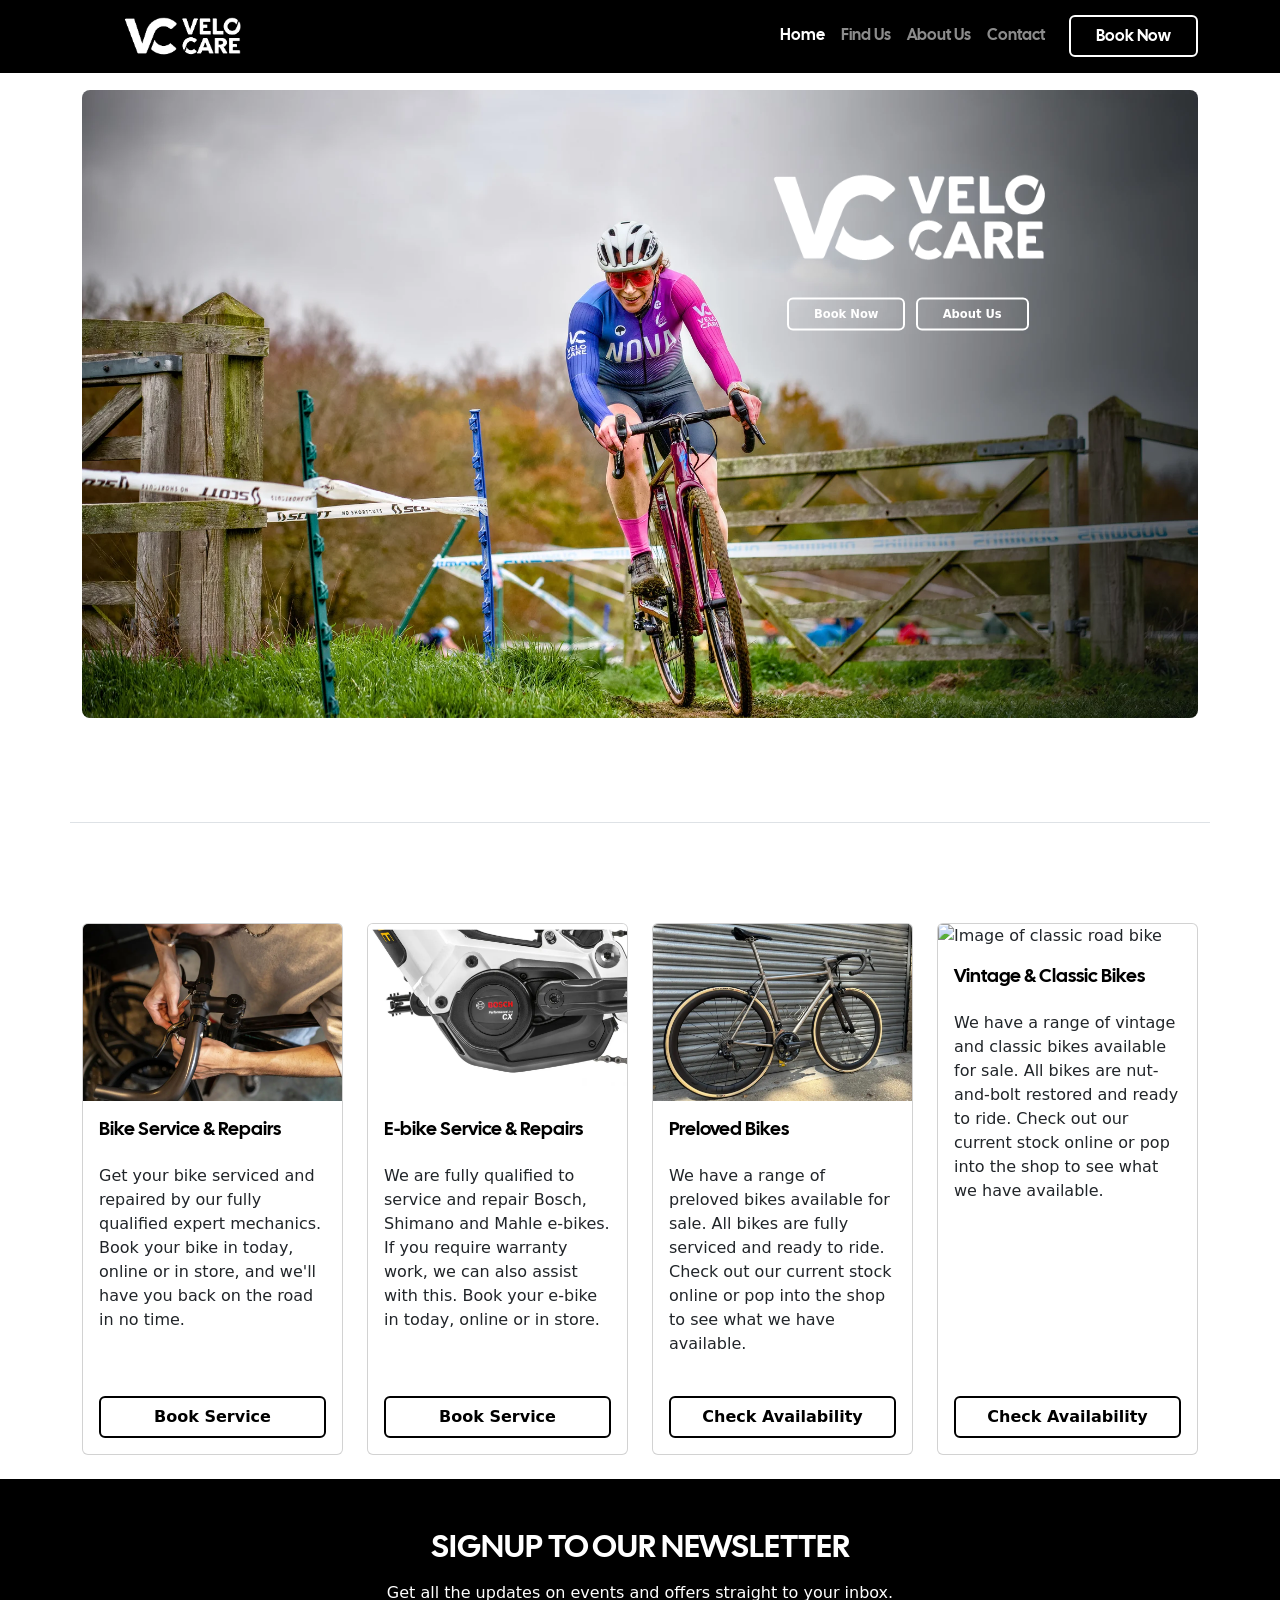
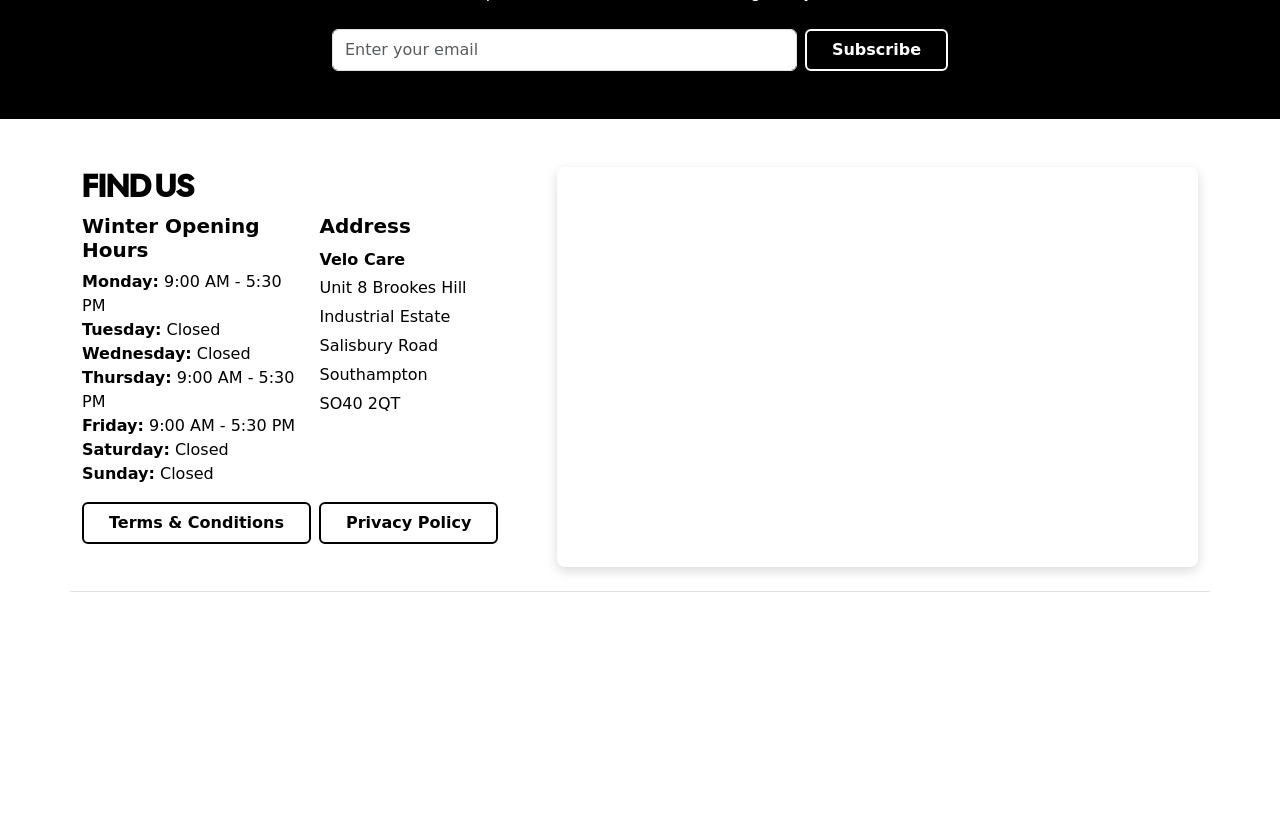
==== index.html @ 81c906ef "Initial commit" ====
<!DOCTYPE html>
<html lang="en">
    <head>
        <meta charset="UTF-8" />
        <meta name="viewport" content="width=device-width, initial-scale=1.0" />
        <meta
            name="description"
            content="Service and repair is easy with Velo Care. Comprehensively stocked to cater for all variety of bikes, our fully qualified and insured mechanics have decades of experience."
        />
        <title>Velo Care | Home</title>

        <!-- favicons generated by favicon.io-->

        <link
            rel="apple-touch-icon"
            sizes="180x180"
            href="assets/images/apple-touch-icon.png"
        />
        <link
            rel="icon"
            type="image/png"
            sizes="32x32"
            href="assets/images/favicon-32x32.png"
        />
        <link
            rel="icon"
            type="image/png"
            sizes="16x16"
            href="assets/images/favicon-16x16.png"
        />

        <!--Custom CSS-->

        <link rel="stylesheet" href="assets/css/style.css" />

        <!--Bootstrap CSS Link-->

        <link
            href="https://cdn.jsdelivr.net/npm/bootstrap@5.3.3/dist/css/bootstrap.min.css"
            rel="stylesheet"
            integrity="sha384-QWTKZyjpPEjISv5WaRU9OFeRpok6YctnYmDr5pNlyT2bRjXh0JMhjY6hW+ALEwIH"
            crossorigin="anonymous"
        />
    </head>

    <!--Body class set to work with mt-auto on footer to ensure footer always stays at the bottom-->

    <body class="d-flex flex-column min-vh-100">
        <!--Navigation-->

        <nav
            id="navbar"
            class="navbar navbar-expand-lg fixed-top"
            data-bs-theme="dark"
        >
            <div class="container">
                <a class="navbar-brand" href="index.html"
                    ><img
                        src="assets/images/velo-care-logo-white.png"
                        alt="Velo Care Logo"
                        class="navbar-logo"
                /></a>
                <button
                    class="navbar-toggler"
                    type="button"
                    data-bs-toggle="collapse"
                    data-bs-target="#navbarNav"
                    aria-controls="navbarNav"
                    aria-expanded="false"
                    aria-label="Toggle navigation"
                >
                    <span class="navbar-toggler-icon"></span>
                </button>
                <div class="collapse navbar-collapse" id="navbarNav">
                    <ul class="navbar-nav ms-auto">
                        <li class="nav-item">
                            <a
                                class="nav-link active"
                                aria-current="page"
                                href="index.html"
                                >Home</a
                            >
                        </li>
                        <li class="nav-item">
                            <a class="nav-link" href="#find-us">Find Us</a>
                        </li>
                        <li class="nav-item">
                            <a class="nav-link" href="about.html">About Us</a>
                        </li>
                        <li class="nav-item">
                            <a class="nav-link" href="contact.html">Contact</a>
                        </li>
                        <li class="nav-item">
                            <a
                                href="booking.html"
                                class="btn custom-button-outline-navbar ms-lg-3"
                                >Book Now</a
                            >
                        </li>
                    </ul>
                </div>
            </div>
        </nav>

      <!-- Hero Section -->
<!-- Hero Image -->
<header id="header" class="container hero-container">
    <div class="hero-wrapper">
    <img
        src="assets/images/zoe-hero.webp"
        class="img-fluid w-100 hero-image"
        alt="Cyclist racing a cyclocross bike"
    >
    <div class="hero-content">
        <img
            src="assets/images/velo-care-logo-white.png"
            class="img-fluid hero-logo"
            alt="Velo Care Logo">

    <div class="hero-buttons">
        <a href="booking.html" class="btn custom-button-outline">Book Now</a>
        <a href="about.html" class="btn custom-button-outline">About Us</a>
    </div>
    </div>
</div>
</header>

        <!--Main element to hold all information, except the grid structure-->

        <main>
            <!--User guide section-->


<!-- Event Section -->
<section id="our-events" class="container section border-top pt-8 mt-8">
    <div class="row">

        <!-- Bike Service & Repairs -->
        <div class="col-12 col-md-6 col-xl-3 mb-4">
            <div class="card h-100">
                <img
                    src="assets/images/Repair.webp"
                    class="card-img-top"
                    alt="Image of person repairing bike"
                >
                <div class="card-body d-flex flex-column">
                    <h3 class="card-title">Bike Service &amp; Repairs</h3>

                    <p class="event-text">
                        Get your bike serviced and repaired by our fully
                        qualified expert mechanics. Book your bike in today,
                        online or in store, and we'll have you back on the
                        road in no time.
                    </p>

                    <a
                        href="booking.html"
                        class="btn custom-button-outline-footer mt-auto"
                    >
                        Book Service
                    </a>
                </div>
            </div>
        </div>

        <!-- E-bike Service & Repairs -->
        <div class="col-12 col-md-6 col-xl-3 mb-4">
            <div class="card h-100">
                <img
                    src="assets/images/Bosch.webp"
                    class="card-img-top"
                    alt="Image of e-bike motor"
                >
                <div class="card-body d-flex flex-column">
                    <h3 class="card-title">E-bike Service &amp; Repairs</h3>

                    <p class="event-text">
                        We are fully qualified to service and repair Bosch,
                        Shimano and Mahle e-bikes. If you require warranty
                        work, we can also assist with this. Book your e-bike
                        in today, online or in store.
                    </p>

                    <a
                        href="booking.html"
                        class="btn custom-button-outline-footer mt-auto"
                    >
                        Book Service
                    </a>
                </div>
            </div>
        </div>

        <!-- Preloved Bikes -->
        <div class="col-12 col-md-6 col-xl-3 mb-4">
            <div class="card h-100">
                <img
                    src="assets/images/IRIS1.webp"
                    class="card-img-top"
                    alt="Preloved bike for sale"
                >
                <div class="card-body d-flex flex-column">
                    <h3 class="card-title">Preloved Bikes</h3>

                    <p class="event-text">
                        We have a range of preloved bikes available for sale.
                        All bikes are fully serviced and ready to ride.
                        Check out our current stock online or pop into the
                        shop to see what we have available.
                    </p>

                    <a
                        href="booking.html"
                        class="btn custom-button-outline-footer mt-auto"
                    >
                        Check Availability
                    </a>
                </div>
            </div>
        </div>

        <!-- Vintage & Classic Bikes -->
        <div class="col-12 col-md-6 col-xl-3 mb-4">
            <div class="card h-100">
                <img
                    src="assets/images/campag1.webp"
                    class="card-img-top"
                    alt="Image of classic road bike"
                >
                <div class="card-body d-flex flex-column">
                    <h3 class="card-title">Vintage &amp; Classic Bikes</h3>

                    <p class="event-text">
                        We have a range of vintage and classic bikes
                        available for sale. All bikes are nut-and-bolt
                        restored and ready to ride. Check out our current
                        stock online or pop into the shop to see what we
                        have available.
                    </p>

                    <a
                        href="booking.html"
                        class="btn custom-button-outline-footer mt-auto"
                    >
                        Check Availability
                    </a>
                </div>
            </div>
        </div>

    </div>
</section>
        </main>
<!-- End Event Section -->


        <!--Footer/Newsletter/Socials-->

        <!--mt-auto class added to push content to the bottom of the page-->

        <section class="mt-auto" id="newsletter-socials">
            <section id="newsletter" class="text-white py-5">
                <div class="container-fluid">
                    <div class="row justify-content-center text-center">
                        <div class="col-12 col-md-8 col-lg-6">
                            <h2 class="mb-3">Signup to Our Newsletter</h2>
                            <p class="mb-4">
                                Get all the updates on events and offers
                                straight to your inbox.
                            </p>

                            <form
                                action="newsletter-success.html"
                                method="GET"
                                class="d-flex flex-column flex-sm-row gap-2 justify-content-center"
                            >
                                <input
                                    type="email"
                                    class="form-control"
                                    placeholder="Enter your email"
                                    required
                                />
                                <button
                                    type="submit"
                                    class="btn custom-button-outline"
                                >
                                    Subscribe
                                </button>
                            </form>
                        </div>
                    </div>
                </div>
            </section>


<!-- Find Us Section -->
<footer id="find-us" class="container-fluid py-5">
    <div class="container">
        <!-- Main Row: Information + Map -->
        <div class="row align-items-start">

            <!-- Left Column: Hours, Address and Links -->
            <div class="col-12 col-md-5 mb-4 mb-md-0">
                <h2>Find Us</h2>

                <!-- Nested Row: Hours + Address -->
                <div class="row">

                    <!-- Opening Hours -->
                    <div class="col-12 col-sm-6">
                        <h5>Winter Opening Hours</h5>
                        <p>
                            <strong>Monday:</strong> 9:00 AM - 5:30 PM<br>
                            <strong>Tuesday:</strong> Closed<br>
                            <strong>Wednesday:</strong> Closed<br>
                            <strong>Thursday:</strong> 9:00 AM - 5:30 PM<br>
                            <strong>Friday:</strong> 9:00 AM - 5:30 PM<br>
                            <strong>Saturday:</strong> Closed<br>
                            <strong>Sunday:</strong> Closed
                        </p>
                    </div>

                    <!-- Address -->
                    <div class="col-12 col-sm-6">
                        <h5>Address</h5>
                        <address>
                            <strong>Velo Care</strong><br>
                            Unit 8 Brookes Hill Industrial Estate<br>
                            Salisbury Road<br>
                            Southampton<br>
                            SO40 2QT
                        </address>
                    </div>
                </div>

                <!-- Policy Links -->
                <div class="find-us-links mb-3">
                    <a href="terms.html" class="btn custom-button-outline-footer">
                        Terms &amp; Conditions
                    </a>
                    <a href="privacy.html" class="btn custom-button-outline-footer">
                        Privacy Policy
                    </a>
                </div>

                <!-- Keep your existing social media links here -->

            </div>

            <!-- Right Column: Google Map -->
            <div class="col-12 col-md-7">
                <div class="find-us-map">
                    <iframe
                        src="https://maps.google.com/maps?q=Unit%208%20Brookes%20Hill%20Industrial%20Estate%2C%20Salisbury%20Road%2C%20Southampton%2C%20SO40%202QT&t=&z=15&ie=UTF8&iwloc=&output=embed"
                        title="Google Map showing Velo Care in Southampton"
                        loading="lazy"
                        referrerpolicy="no-referrer-when-downgrade"
                        allowfullscreen
                    ></iframe>
                </div>
            </div>

        </div>
    </div>
<!--Social Media Links-->
    <div class="container border-top pt-4 mt-4">
            <div class="row justify-content-center display-6">
                <div class="social-links mt-4 d-flex justify-content-center gap-4">
                    <a href="https://www.facebook.com/velocaresoton" target="_blank" aria-label="Visit our Facebook page (opens in new tab)" rel="noopener">
                        <i class="fa-brands fa-facebook-f"></i>
                    </a>
                    <a href="https://www.instagram.com/velo_care" target="_blank" aria-label="Visit our Instagram page (opens in new tab)" rel="noopener">
                        <i class="fa-brands fa-instagram"></i>
                    </a>
                    <a href="https://www.linkedin.com/company/velo-care" target="_blank" aria-label="Visit our Linked In page (opens in new tab)" rel="noopener">
                        <i class="fa-brands fa-linkedin-in"></i>
                    </a>
                </div>
            </div>
        </div>
</footer>



        <!--Bootstrap JS Script-->

        <script
            src="https://cdn.jsdelivr.net/npm/bootstrap@5.3.6/dist/js/bootstrap.bundle.min.js"
            integrity="sha384-j1CDi7MgGQ12Z7Qab0qlWQ/Qqz24Gc6BM0thvEMVjHnfYGF0rmFCozFSxQBxwHKO"
            crossorigin="anonymous"
        ></script>

        <!--Font Awesome Icon Kit-->

        <script
            src="https://kit.fontawesome.com/07874c836d.js"
            crossorigin="anonymous"
        ></script>
        <script>
            document
              .querySelectorAll(".navbar-collapse .nav-link")
              .forEach((link) => {
                link.addEventListener("click", function (e) {
                  let section = document.querySelector(e.target.getAttribute("href"));
                  if (section) {
                    e.preventDefault(); // Prevent default anchor click behavior
                    let navbarHeight =
                      document.querySelector("#navbar").offsetHeight;
                    window.scroll({
                      top: section.offsetTop - navbarHeight, // Adjust for navbar height
                      behavior: "smooth",
                    });
                    document
                      .querySelector(".navbar-collapse")
                      .classList.remove("show"); // Collapse navbar
                  }
                });
              });
        </script>
    </body>
</html>
---- assets/css/style.css ----
/*Google Fonts Import*/

@import url("https://fonts.googleapis.com/css2?family=Cal+Sans&family=Open+Sans:ital,wght@0,300..800;1,300..800&display=swap");

/*CSS Variables*/

:root {
    --primary-font: "Open Sans", sans-serif;
    --secondary-font: "Cal Sans", sans-serif;
    --primary-color: #000000;
    /*black*/
    --secondary-color: #ffffff;
    /*white*/
}

/*Global Styles*/

body {
    font-family: var(--primary-font);
}

body h1,
body h2,
body h3 {
    font-family: var(--secondary-font);
    color: var(--primary-color);
}

h1,
h2 {
    text-transform: uppercase;
}

.section {
    /*padding-top: 4%; Prevent Nav bar overlap in each section*/
    padding-top: 4%;
}

.sub-heading-color {
    color: var(--secondary-color);
}

.display-6 {
    margin-bottom: 5rem;
}

/* Navbar*/

#navbar {
    background-color: var(--primary-color);
    font-family: var(--secondary-font);
}

#navbar .logo {
    width: 100px;
}

.navbar-logo {
    width: 200px;
}

#navbar .custom-button-outline-navbar {
    border: 2px solid var(--secondary-color);
    padding: 7px 25px;
    color: var(--secondary-color);
}
#navbar .custom-button-outline-navbar:hover {
    background-color: var(--secondary-color);
    color: var(--primary-color);
}

/* Hero Section*/

.hero-wrapper {
    position: relative;
}

.hero-container {
    margin-top: 0;
    padding-top: clamp(90px, 10vh, 130px);
    margin-bottom: 1rem;
}

.hero-image {
    display: block;
    width: 100%;
    height: auto;
    border-radius: 6px;
}

.hero-content {
    position: absolute;
    top: 25%;
    right: 5%;
    transform: translateY(-50%);
    display: flex;
    flex-direction: column;
    align-items: center;
    gap: clamp(0.5rem, 2vw, 1.5rem);

    width: 42%;
    max-width: 480px;
}

.hero-logo {
    display: block;
    justify-content: center;
    width: 100%;

}

.hero-buttons {
    display: flex;
    justify-content: center;
    gap: clamp(0.3rem, 0.8vw, 0.65rem);
    width: 90%;
}

.hero-buttons .btn {
    flex: 0 1 auto;
    min-width: 0;
    white-space: nowrap;
    padding: clamp(0.3rem, 0.6vw, 0.5rem)
             clamp(0.5rem, 0.9vw, 0.8rem);
    font-size: clamp(0.65rem, 0.9vw, 0.85rem);
    line-height: 1.3;
    text-align: center;
}

/* Smaller screens */
@media (max-width: 576px) {
    .hero-content {
        right: 3%;
        width: 48%;
    }

    .hero-logo {
        width: 85%;
    }

    .hero-buttons {
        gap: 0.3rem;
    }

    .hero-buttons .btn {
        white-space: normal;
        line-height: 1.2;
    }
}


/*Booking and Contact Us Forms*/

.data-input-form {
    margin-bottom: 3rem;
}

.workshop-widget-container {
    width: auto;
    margin: 2rem;
    min-width: 0;
}

.workshop-inline-widget {
    width: 100%;
    min-width: 320px;
    box-sizing: border-box;
}

@media (max-width: 375px) {
    .workshop-widget-container {
        margin: 1rem;
    }
}

/*Custom button styles*/

.btn.custom-button-outline {
    border: 2px solid var(--secondary-color);
    padding: 7px 25px;
    color: var(--secondary-color);
    font-weight: bold;
}

.btn.custom-button-outline:hover {
    background-color: var(--secondary-color);
    color: var(--primary-color);
}

.btn.custom-button-filled {
    border: 1px solid var(--secondary-color);
    background-color: var(--secondary-color);
    color: var(--primary-color);
}

.btn.custom-button-filled:hover {
    border: 1px solid #ffffff;
    background-color: transparent;
    color: #ffffff;
}

/*Header*/

#page-header > .display-3 {
    font-size: 3.5rem;
    padding-top: 1rem;
}

#header .lead {
    font-family: var(--secondary-font);
    font-size: 2rem;
}

/*Cards*/

.card-body > .card-title {
    font-family: var(--secondary-font);
    color: var(--primary-color);
}

#our-events .card {
    margin-bottom: 1.5rem;
}

.card-body > .card-subtitle {
    margin-top: 1rem;
}

.card-body > .event-text {
    margin-top: 1rem;
}

.card-title {
    font-size: 1.2rem;
}

.star {
    color: var(--primary-color);
}

/*Success page*/

#success .btn.custom-button-outline {
    margin-top: 2rem;
}


/* About Section */
#header {
    padding-bottom: 3rem;
}

/* Hero Image */
.hero-container {
    max-width: 1200px;
}

.hero-wrapper {
    width: 100%;
}

.hero-image {
    display: block;
    width: 100%;
    max-height: auto;
    object-fit: cover;
    object-position: center;
    border-radius: 8px;
    margin-bottom: 2.5rem;
}

/* About Text */
.about-text {
    max-width: 850px;
    margin: 0 auto;
    color: var(--primary-color);
    font-size: 1.05rem;
    line-height: 1.8;
}

.about-text p {
    margin-bottom: 1.5rem;
}

/* Final paragraph */
.about-text p:last-child {
    margin-bottom: 0;
    font-weight: bold;
}

/* Mobile Styling */
@media (max-width: 767.98px) {
    .hero-image {
        max-height: auto;
        margin-bottom: 1.5rem;
        border-radius: 4px;
    }

    .about-text {
        font-size: 1rem;
        line-height: 1.7;
    }

    .about-text p {
        margin-bottom: 1.25rem;
    }
}


/*Newsletter*/

#newsletter {
    background-color: var(--primary-color);
}

#newsletter h2 {
    color: var(--secondary-color);
}

/* Google Maps Section*/



/* Find Us Section */
#find-us {
    background-color: var(--secondary-color);
    color: var(--primary-color);
}

#find-us h2,
#find-us h5 {
    color: var(--primary-color);
    font-weight: bold;
}

#find-us address {
    line-height: 1.8;
    margin-bottom: 1.5rem;
}

/* Map */
.find-us-map {
    width: 100%;
    height: 400px;
    overflow: hidden;
    border-radius: 8px;
    box-shadow: 0 4px 12px rgba(0, 0, 0, 0.15);
}

.find-us-map iframe {
    width: 100%;
    height: 100%;
    border: 0;
    display: block;
}

/* Policy Buttons */
.find-us-links {
    display: flex;
    flex-direction: row;
    flex-wrap: wrap;
    align-items: center;
    gap: 0.5rem;
}

/*Social links*/

.social-links a {
    color: var(--primary-color);
    font-size: 2.0rem;
    padding: 30px;
}

.social-links a:hover {
    color: var(--highlight-color);
}

/* Mobile Layout */
@media (max-width: 767.98px) {
    .find-us-map {
        height: 300px;
    }

    .find-us-links {
        gap: 0.5rem;
    }
}



/* Gallery Page*/

#photos img {
    width: 100%;
}

#footer {

    background-color: var(--secondary-color);
    color: var(--primary-color);
    padding: 2rem 0;
}

.footer-policy-links {
    display: flex;
    flex-direction: column;
    align-items: flex-start;
    gap: 0.5rem;
}


.btn.custom-button-outline-footer {
    display: inline-block;
    border: 2px solid var(--primary-color);
    padding: 7px 25px;
    color: var(--primary-color);
    font-weight: bold;
}

.btn.custom-button-outline-footer:hover {
    background-color: var(--primary-color);
    color: var(--secondary-color);
}

/* Media Queries */

/*Extra small devices (<576px)*/
/*Hero image and text padding to avoid nav-bar fouling*/

@media screen and (max-width: 576px) {
    .section {
        padding-top: 100px;
    }
}
/*Small devices (=>576px)*/

@media screen and (min-width: 576px) {
    .section {
        padding-top: 100px;
    }
}
/* Small screens */
@media (max-width: 576px) {
    .hero-content {
        right: 3%;
        width: 48%;
    }

    .hero-logo {
        width: 85%;
    }

    .hero-buttons {
        display: flex;
        flex-direction: column;
        align-items: center;
        gap: 0.4rem;
        width: 100%;
    }

    .hero-buttons .btn {
        width: 100%;
        max-width: 180px;
        padding: 0.4rem 0.5rem;
        font-size: clamp(0.6rem, 2.5vw, 0.8rem);
        line-height: 1.2;
        white-space: nowrap;
    }
}

/*Medium devices (tablets, 768px and up)*/

@media screen and (min-width: 768px) {
    /*make all event cards the same height for consistency*/
    #our-events .event-text {
        min-height: 72px;
    }
}

@media (max-width: 768px) {
    #carouselExampleFade {
        aspect-ratio: 4 / 3;
    }
}

@media screen and (min-width: 992px) {
    #our-events .event-text {
        min-height: 47px;
    }
}

@media screen and (min-width: 1200px) {
    #our-events .event-text {
        min-height: 96px;
    }
}

@media screen and (min-width: 1400px) {
    #our-events .event-text {
        min-height: 96px;
    }
}
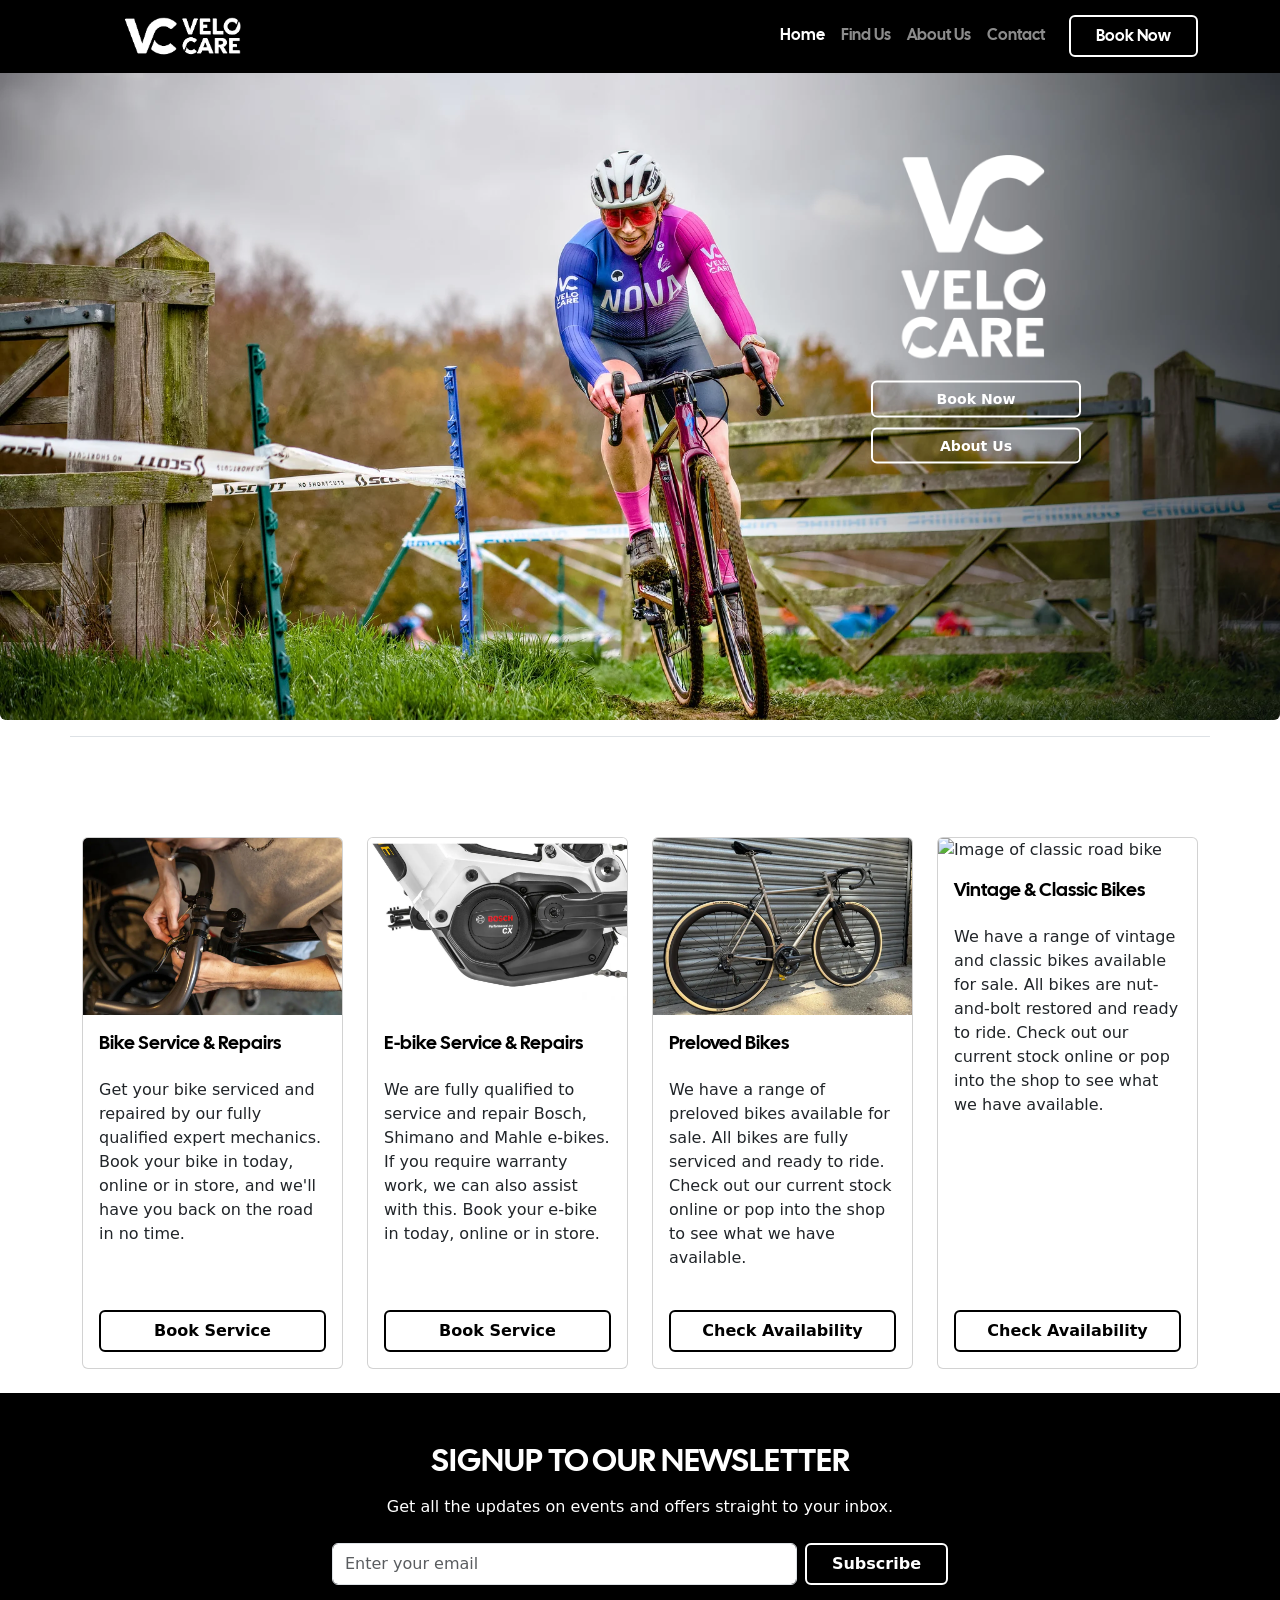
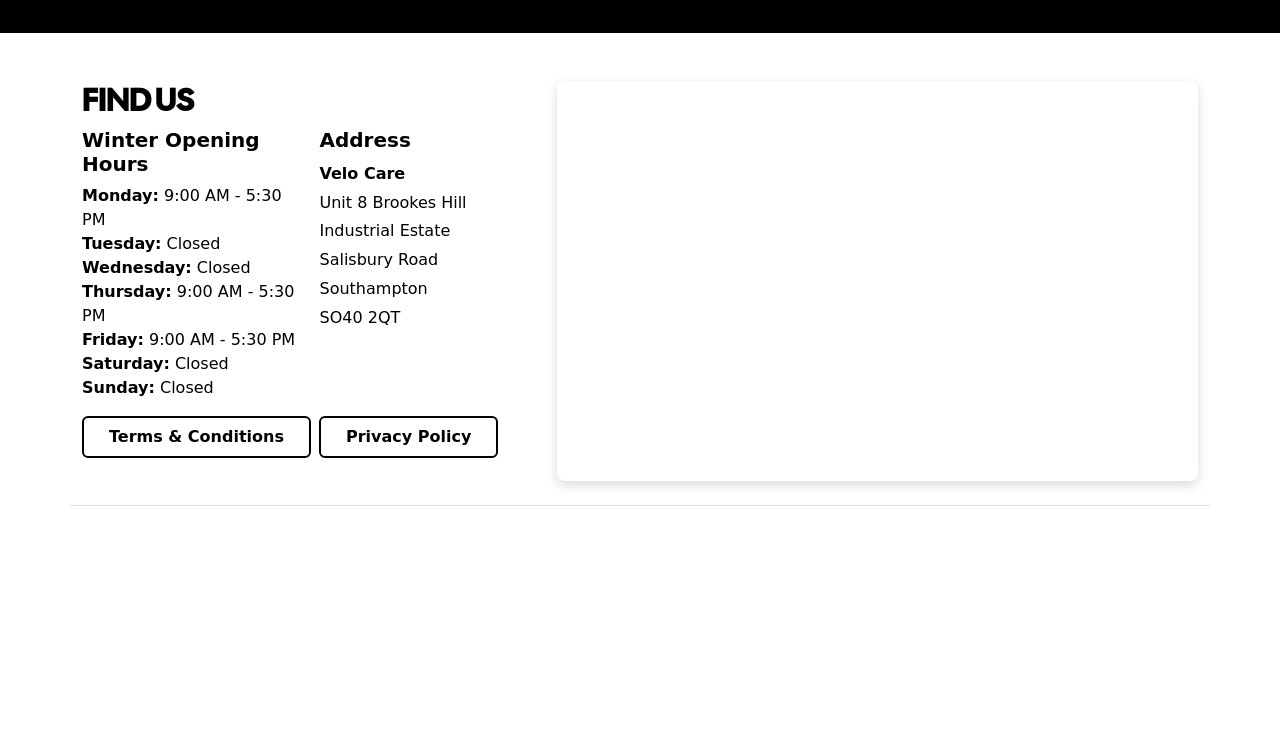
==== commit 9811658a: "Hero update" ====
--- a/index.html
+++ b/index.html
@@ -102,27 +102,28 @@
             </div>
         </nav>
 
-      <!-- Hero Section -->
 <!-- Hero Image -->
-<header id="header" class="container hero-container">
+<header id="header" class="hero-container">
     <div class="hero-wrapper">
-    <img
-        src="assets/images/zoe-hero.webp"
-        class="img-fluid w-100 hero-image"
-        alt="Cyclist racing a cyclocross bike"
-    >
-    <div class="hero-content">
         <img
-            src="assets/images/velo-care-logo-white.png"
-            class="img-fluid hero-logo"
-            alt="Velo Care Logo">
-
-    <div class="hero-buttons">
-        <a href="booking.html" class="btn custom-button-outline">Book Now</a>
-        <a href="about.html" class="btn custom-button-outline">About Us</a>
+            src="assets/images/zoe-hero.webp"
+            class="img-fluid w-100 hero-image"
+            alt="Cyclist racing a cyclocross bike"
+        >
+
+        <div class="hero-content">
+            <img
+                src="assets/images/vc-square-logo.png"
+                class="img-fluid hero-logo"
+                alt="Velo Care Logo"
+            >
+
+            <div class="hero-buttons">
+                <a href="booking.html" class="btn custom-button-outline">Book Now</a>
+                <a href="about.html" class="btn custom-button-outline">About Us</a>
+            </div>
+        </div>
     </div>
-    </div>
-</div>
 </header>
 
         <!--Main element to hold all information, except the grid structure-->
--- a/assets/css/style.css
+++ b/assets/css/style.css
@@ -1,19 +1,28 @@
-/*Google Fonts Import*/
+
+/* ========================================
+   GOOGLE FONTS
+======================================== */
 
 @import url("https://fonts.googleapis.com/css2?family=Cal+Sans&family=Open+Sans:ital,wght@0,300..800;1,300..800&display=swap");
 
-/*CSS Variables*/
+
+/* ========================================
+   CSS VARIABLES
+======================================== */
 
 :root {
     --primary-font: "Open Sans", sans-serif;
     --secondary-font: "Cal Sans", sans-serif;
+
     --primary-color: #000000;
-    /*black*/
     --secondary-color: #ffffff;
-    /*white*/
-}
-
-/*Global Styles*/
+    --highlight-color: #777777;
+}
+
+
+/* ========================================
+   GLOBAL STYLES
+======================================== */
 
 body {
     font-family: var(--primary-font);
@@ -32,8 +41,7 @@
 }
 
 .section {
-    /*padding-top: 4%; Prevent Nav bar overlap in each section*/
-    padding-top: 4%;
+    padding-top: 100px;
 }
 
 .sub-heading-color {
@@ -44,7 +52,10 @@
     margin-bottom: 5rem;
 }
 
-/* Navbar*/
+
+/* ========================================
+   NAVBAR
+======================================== */
 
 #navbar {
     background-color: var(--primary-color);
@@ -64,92 +75,167 @@
     padding: 7px 25px;
     color: var(--secondary-color);
 }
+
 #navbar .custom-button-outline-navbar:hover {
     background-color: var(--secondary-color);
     color: var(--primary-color);
 }
 
-/* Hero Section*/
+
+/* ========================================
+   HERO SECTION
+======================================== */
+
+.hero-container {
+    width: 100%;
+    max-width: none;
+    margin: 0 0 1rem;
+    padding: 0;
+}
 
 .hero-wrapper {
     position: relative;
-}
-
-.hero-container {
-    margin-top: 0;
-    padding-top: clamp(90px, 10vh, 130px);
-    margin-bottom: 1rem;
+    width: 100%;
+    overflow: hidden;
 }
 
 .hero-image {
     display: block;
     width: 100%;
     height: auto;
+    object-fit: cover;
+    object-position: center;
     border-radius: 6px;
-}
+    margin: 0;
+}
+
+/* Logo and buttons overlay */
 
 .hero-content {
     position: absolute;
-    top: 25%;
+    top: 30%;
     right: 5%;
     transform: translateY(-50%);
+
     display: flex;
     flex-direction: column;
     align-items: center;
-    gap: clamp(0.5rem, 2vw, 1.5rem);
+    justify-content: center;
 
     width: 42%;
     max-width: 480px;
+    gap: clamp(4px, 1vw, 12px);
 }
 
 .hero-logo {
     display: block;
-    justify-content: center;
-    width: 100%;
-
+    width: clamp(100px, 18vw, 240px);
+    max-width: 100%;
+    height: auto;
+    margin: 0;
 }
 
 .hero-buttons {
     display: flex;
-    justify-content: center;
-    gap: clamp(0.3rem, 0.8vw, 0.65rem);
-    width: 90%;
-}
-
-.hero-buttons .btn {
-    flex: 0 1 auto;
-    min-width: 0;
-    white-space: nowrap;
-    padding: clamp(0.3rem, 0.6vw, 0.5rem)
-             clamp(0.5rem, 0.9vw, 0.8rem);
-    font-size: clamp(0.65rem, 0.9vw, 0.85rem);
+    flex-direction: column;
+    align-items: center;
+    width: clamp(120px, 17vw, 210px);
+    gap: clamp(5px, 0.8vw, 10px);
+}
+
+.hero-buttons .custom-button-outline {
+    display: block;
+    width: 100%;
+    box-sizing: border-box;
+    padding: 0.55em 0.75em;
+    font-size: clamp(0.75rem, 1.1vw, 1rem);
     line-height: 1.3;
     text-align: center;
 }
 
-/* Smaller screens */
+/* Tablet hero */
+
+@media (min-width: 577px) and (max-width: 768px) {
+    .hero-content {
+        right: 4%;
+        width: 43%;
+        gap: 6px;
+    }
+
+    .hero-logo {
+        width: clamp(100px, 17vw, 135px);
+    }
+
+    .hero-buttons {
+        width: clamp(120px, 21vw, 160px);
+        gap: 5px;
+    }
+
+    .hero-buttons .custom-button-outline {
+        padding: 0.4em 0.6em;
+        font-size: 0.8rem;
+    }
+}
+
+/* Mobile hero */
+
 @media (max-width: 576px) {
     .hero-content {
-        right: 3%;
+        top: 50%;
+        left: 55%;
         width: 48%;
+        gap: 4px;
     }
 
     .hero-logo {
-        width: 85%;
+        width: clamp(70px, 20vw, 110px);
     }
 
     .hero-buttons {
-        gap: 0.3rem;
-    }
-
-    .hero-buttons .btn {
-        white-space: normal;
+        width: clamp(100px, 28vw, 145px);
+        gap: 5px;
+    }
+
+    .hero-buttons .custom-button-outline {
+        padding: 0.35em 0.5em;
+        font-size: 0.72rem;
         line-height: 1.2;
     }
-}
-
-
-/*Booking and Contact Us Forms*/
+
+    .hero-image {
+        border-radius: 4px;
+        margin-top: 50px;
+    }
+}
+
+
+/* Fix hero image positioning on tablets */
+@media (min-width: 577px) and (max-width: 991.98px) {
+    .hero-content {
+        margin-top: 85px;
+    }
+}
+
+
+/* Fix hero image positioning on small desktop screens */
+@media (min-width: 992px) and (max-width: 1199.98px) {
+    .hero-content {
+        margin-top: 85px;
+    }
+}
+
+
+/* Fix hero image positioning on larger desktop screens */
+@media (min-width: 1200px) {
+    .hero-content {
+        margin-top: 85px;
+    }
+}
+
+
+/* ========================================
+   BOOKING AND CONTACT FORMS
+======================================== */
 
 .data-input-form {
     margin-bottom: 3rem;
@@ -163,7 +249,7 @@
 
 .workshop-inline-widget {
     width: 100%;
-    min-width: 320px;
+    min-width: 0;
     box-sizing: border-box;
 }
 
@@ -173,7 +259,10 @@
     }
 }
 
-/*Custom button styles*/
+
+/* ========================================
+   CUSTOM BUTTON STYLES
+======================================== */
 
 .btn.custom-button-outline {
     border: 2px solid var(--secondary-color);
@@ -194,12 +283,30 @@
 }
 
 .btn.custom-button-filled:hover {
-    border: 1px solid #ffffff;
+    border: 1px solid var(--secondary-color);
     background-color: transparent;
-    color: #ffffff;
-}
-
-/*Header*/
+    color: var(--secondary-color);
+}
+
+/* Footer buttons */
+
+.btn.custom-button-outline-footer {
+    display: inline-block;
+    border: 2px solid var(--primary-color);
+    padding: 7px 25px;
+    color: var(--primary-color);
+    font-weight: bold;
+}
+
+.btn.custom-button-outline-footer:hover {
+    background-color: var(--primary-color);
+    color: var(--secondary-color);
+}
+
+
+/* ========================================
+   PAGE HEADERS
+======================================== */
 
 #page-header > .display-3 {
     font-size: 3.5rem;
@@ -211,65 +318,11 @@
     font-size: 2rem;
 }
 
-/*Cards*/
-
-.card-body > .card-title {
-    font-family: var(--secondary-font);
-    color: var(--primary-color);
-}
-
-#our-events .card {
-    margin-bottom: 1.5rem;
-}
-
-.card-body > .card-subtitle {
-    margin-top: 1rem;
-}
-
-.card-body > .event-text {
-    margin-top: 1rem;
-}
-
-.card-title {
-    font-size: 1.2rem;
-}
-
-.star {
-    color: var(--primary-color);
-}
-
-/*Success page*/
-
-#success .btn.custom-button-outline {
-    margin-top: 2rem;
-}
-
-
-/* About Section */
-#header {
-    padding-bottom: 3rem;
-}
-
-/* Hero Image */
-.hero-container {
-    max-width: 1200px;
-}
-
-.hero-wrapper {
-    width: 100%;
-}
-
-.hero-image {
-    display: block;
-    width: 100%;
-    max-height: auto;
-    object-fit: cover;
-    object-position: center;
-    border-radius: 8px;
-    margin-bottom: 2.5rem;
-}
-
-/* About Text */
+
+/* ========================================
+   ABOUT PAGE
+======================================== */
+
 .about-text {
     max-width: 850px;
     margin: 0 auto;
@@ -282,20 +335,14 @@
     margin-bottom: 1.5rem;
 }
 
-/* Final paragraph */
 .about-text p:last-child {
     margin-bottom: 0;
     font-weight: bold;
 }
 
-/* Mobile Styling */
+/* About page mobile styling */
+
 @media (max-width: 767.98px) {
-    .hero-image {
-        max-height: auto;
-        margin-bottom: 1.5rem;
-        border-radius: 4px;
-    }
-
     .about-text {
         font-size: 1rem;
         line-height: 1.7;
@@ -307,7 +354,74 @@
 }
 
 
-/*Newsletter*/
+/* ========================================
+   CARDS AND EVENTS
+======================================== */
+
+.card-body > .card-title {
+    font-family: var(--secondary-font);
+    color: var(--primary-color);
+}
+
+#our-events .card {
+    margin-bottom: 1.5rem;
+}
+
+.card-body > .card-subtitle {
+    margin-top: 1rem;
+}
+
+.card-body > .event-text {
+    margin-top: 1rem;
+}
+
+.card-title {
+    font-size: 1.2rem;
+}
+
+.star {
+    color: var(--primary-color);
+}
+
+/* Consistent event card heights */
+
+@media screen and (min-width: 768px) {
+    #our-events .event-text {
+        min-height: 72px;
+    }
+}
+
+@media screen and (min-width: 992px) {
+    #our-events .event-text {
+        min-height: 47px;
+    }
+}
+
+@media screen and (min-width: 1200px) {
+    #our-events .event-text {
+        min-height: 96px;
+    }
+}
+
+@media screen and (min-width: 1400px) {
+    #our-events .event-text {
+        min-height: 96px;
+    }
+}
+
+
+/* ========================================
+   SUCCESS PAGE
+======================================== */
+
+#success .btn.custom-button-outline {
+    margin-top: 2rem;
+}
+
+
+/* ========================================
+   NEWSLETTER
+======================================== */
 
 #newsletter {
     background-color: var(--primary-color);
@@ -317,11 +431,11 @@
     color: var(--secondary-color);
 }
 
-/* Google Maps Section*/
-
-
-
-/* Find Us Section */
+
+/* ========================================
+   FIND US SECTION
+======================================== */
+
 #find-us {
     background-color: var(--secondary-color);
     color: var(--primary-color);
@@ -338,7 +452,11 @@
     margin-bottom: 1.5rem;
 }
 
-/* Map */
+
+/* ========================================
+   GOOGLE MAP
+======================================== */
+
 .find-us-map {
     width: 100%;
     height: 400px;
@@ -348,13 +466,17 @@
 }
 
 .find-us-map iframe {
+    display: block;
     width: 100%;
     height: 100%;
     border: 0;
-    display: block;
-}
-
-/* Policy Buttons */
+}
+
+
+/* ========================================
+   POLICY LINKS
+======================================== */
+
 .find-us-links {
     display: flex;
     flex-direction: row;
@@ -363,11 +485,14 @@
     gap: 0.5rem;
 }
 
-/*Social links*/
+
+/* ========================================
+   SOCIAL LINKS
+======================================== */
 
 .social-links a {
     color: var(--primary-color);
-    font-size: 2.0rem;
+    font-size: 2rem;
     padding: 30px;
 }
 
@@ -375,7 +500,9 @@
     color: var(--highlight-color);
 }
 
-/* Mobile Layout */
+
+/* Find Us mobile layout */
+
 @media (max-width: 767.98px) {
     .find-us-map {
         height: 300px;
@@ -387,15 +514,21 @@
 }
 
 
-
-/* Gallery Page*/
+/* ========================================
+   GALLERY PAGE
+======================================== */
 
 #photos img {
     width: 100%;
-}
+    height: auto;
+}
+
+
+/* ========================================
+   FOOTER
+======================================== */
 
 #footer {
-
     background-color: var(--secondary-color);
     color: var(--primary-color);
     padding: 2rem 0;
@@ -409,94 +542,12 @@
 }
 
 
-.btn.custom-button-outline-footer {
-    display: inline-block;
-    border: 2px solid var(--primary-color);
-    padding: 7px 25px;
-    color: var(--primary-color);
-    font-weight: bold;
-}
-
-.btn.custom-button-outline-footer:hover {
-    background-color: var(--primary-color);
-    color: var(--secondary-color);
-}
-
-/* Media Queries */
-
-/*Extra small devices (<576px)*/
-/*Hero image and text padding to avoid nav-bar fouling*/
-
-@media screen and (max-width: 576px) {
-    .section {
-        padding-top: 100px;
-    }
-}
-/*Small devices (=>576px)*/
-
-@media screen and (min-width: 576px) {
-    .section {
-        padding-top: 100px;
-    }
-}
-/* Small screens */
-@media (max-width: 576px) {
-    .hero-content {
-        right: 3%;
-        width: 48%;
-    }
-
-    .hero-logo {
-        width: 85%;
-    }
-
-    .hero-buttons {
-        display: flex;
-        flex-direction: column;
-        align-items: center;
-        gap: 0.4rem;
-        width: 100%;
-    }
-
-    .hero-buttons .btn {
-        width: 100%;
-        max-width: 180px;
-        padding: 0.4rem 0.5rem;
-        font-size: clamp(0.6rem, 2.5vw, 0.8rem);
-        line-height: 1.2;
-        white-space: nowrap;
-    }
-}
-
-/*Medium devices (tablets, 768px and up)*/
-
-@media screen and (min-width: 768px) {
-    /*make all event cards the same height for consistency*/
-    #our-events .event-text {
-        min-height: 72px;
-    }
-}
+/* ========================================
+   CAROUSEL
+======================================== */
 
 @media (max-width: 768px) {
     #carouselExampleFade {
         aspect-ratio: 4 / 3;
     }
 }
-
-@media screen and (min-width: 992px) {
-    #our-events .event-text {
-        min-height: 47px;
-    }
-}
-
-@media screen and (min-width: 1200px) {
-    #our-events .event-text {
-        min-height: 96px;
-    }
-}
-
-@media screen and (min-width: 1400px) {
-    #our-events .event-text {
-        min-height: 96px;
-    }
-}
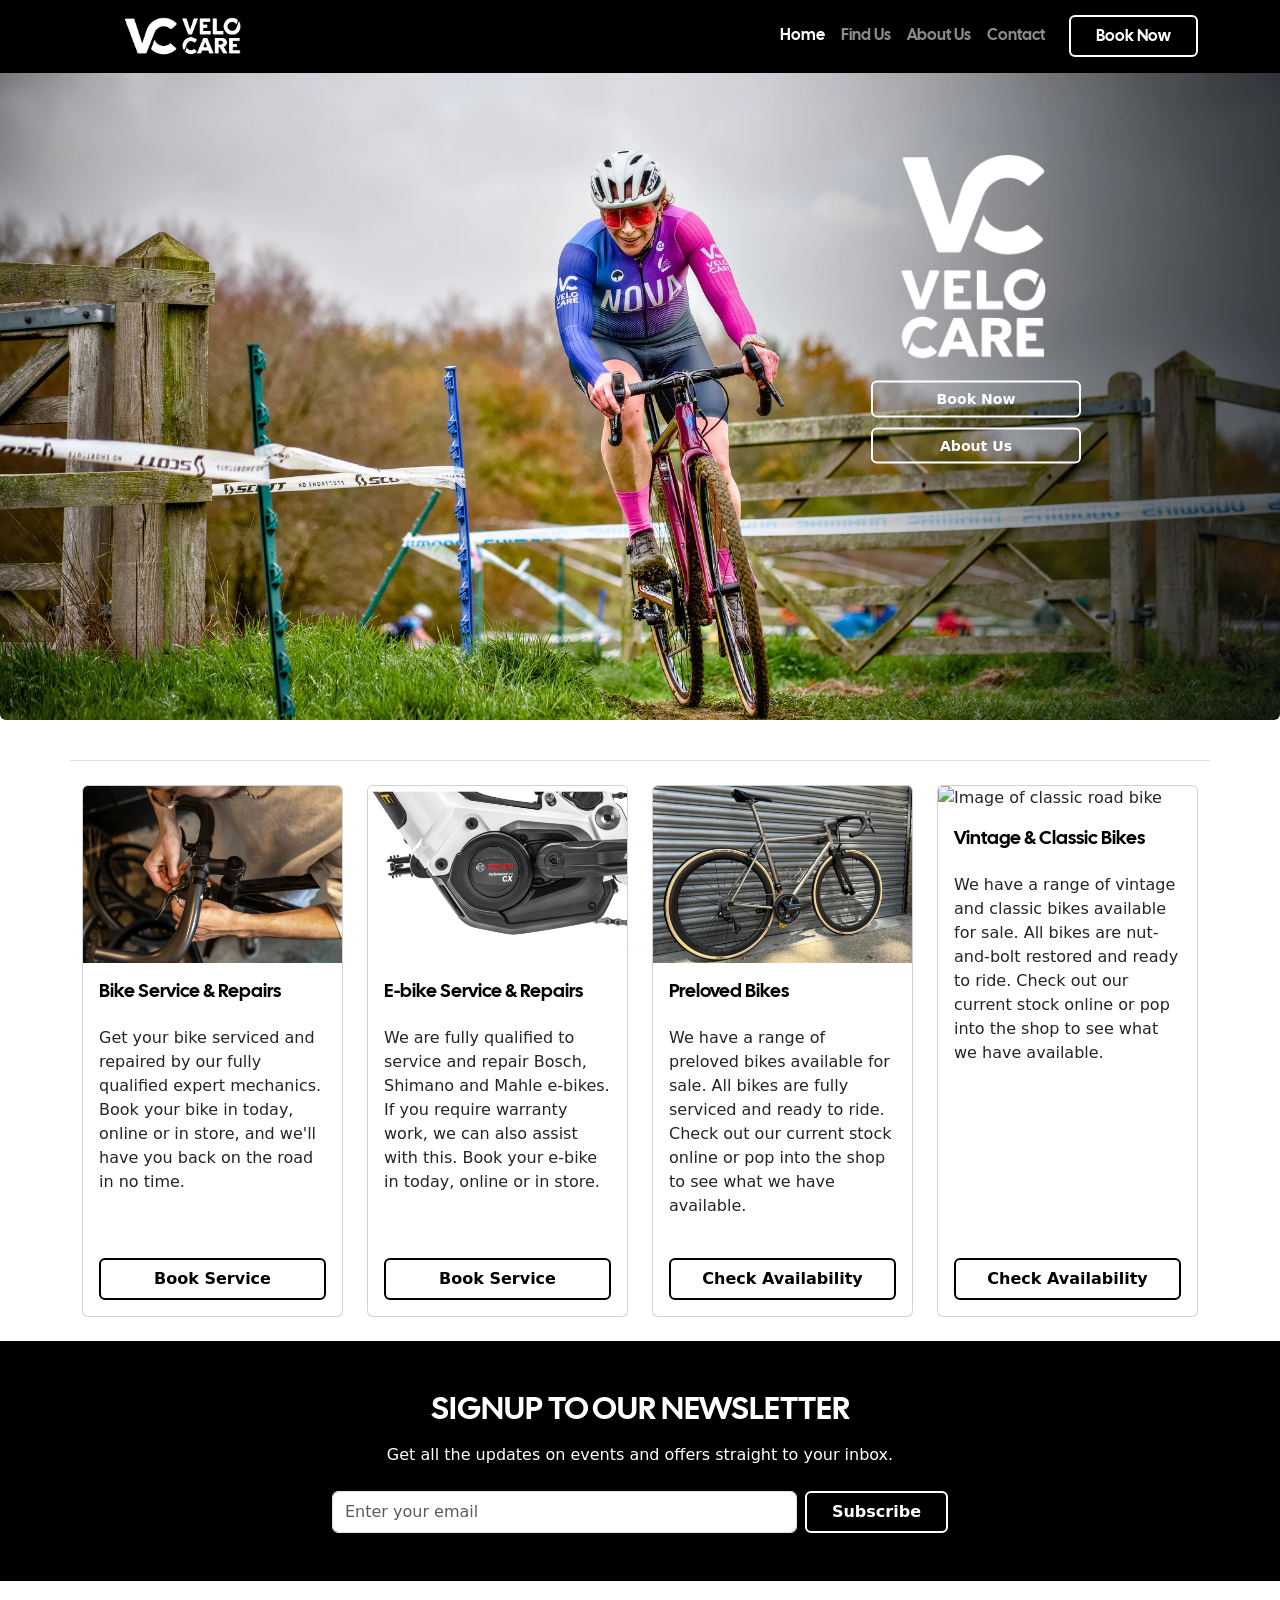
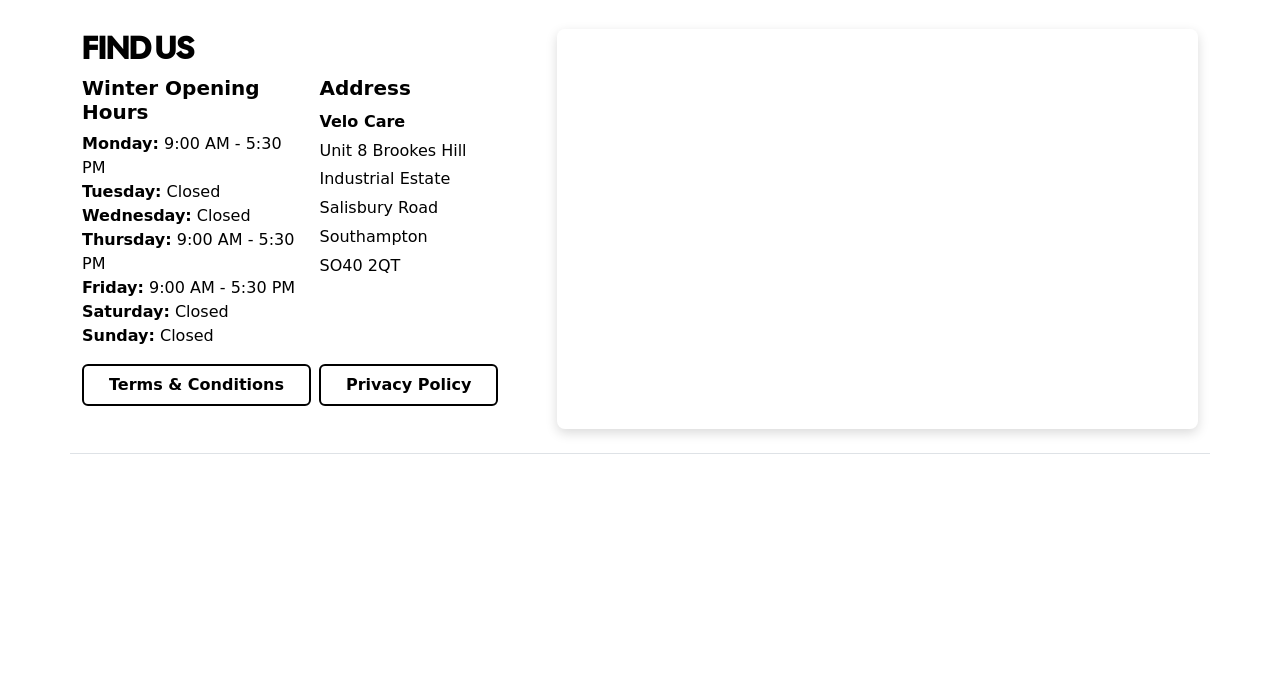
==== commit db869cd2: "Mobile hero positioning" ====
--- a/index.html
+++ b/index.html
@@ -133,7 +133,7 @@
 
 
 <!-- Event Section -->
-<section id="our-events" class="container section border-top pt-8 mt-8">
+<section id="our-events" class="container section border-top pt-4 mt-4">
     <div class="row">
 
         <!-- Bike Service & Repairs -->
--- a/assets/css/style.css
+++ b/assets/css/style.css
@@ -139,18 +139,18 @@
     display: flex;
     flex-direction: column;
     align-items: center;
-    width: clamp(120px, 17vw, 210px);
+    width: clamp(125px, 18vw, 210px);
     gap: clamp(5px, 0.8vw, 10px);
 }
 
 .hero-buttons .custom-button-outline {
-    display: block;
-    width: 100%;
+    width: 100%;
+    white-space: nowrap;
     box-sizing: border-box;
-    padding: 0.55em 0.75em;
+    padding: 0.55em 0.5em;
     font-size: clamp(0.75rem, 1.1vw, 1rem);
     line-height: 1.3;
-    text-align: center;
+    box-sizing: border-box;
 }
 
 /* Tablet hero */
@@ -177,11 +177,25 @@
     }
 }
 
+/* Tablet */
+@media (min-width: 577px) and (max-width: 768px) {
+    .hero-buttons {
+        width: clamp(125px, 19vw, 155px);
+        gap: 5px;
+    }
+
+    .hero-buttons .custom-button-outline {
+        padding: 0.4em 0.5em;
+        font-size: 0.78rem;
+    }
+}
+
+
 /* Mobile hero */
 
 @media (max-width: 576px) {
     .hero-content {
-        top: 50%;
+        top: 60%;
         left: 55%;
         width: 48%;
         gap: 4px;
@@ -192,14 +206,13 @@
     }
 
     .hero-buttons {
-        width: clamp(100px, 28vw, 145px);
+        width: clamp(105px, 29vw, 145px);
         gap: 5px;
     }
 
     .hero-buttons .custom-button-outline {
         padding: 0.35em 0.5em;
-        font-size: 0.72rem;
-        line-height: 1.2;
+        font-size: clamp(0.68rem, 2.5vw, 0.78rem);
     }
 
     .hero-image {
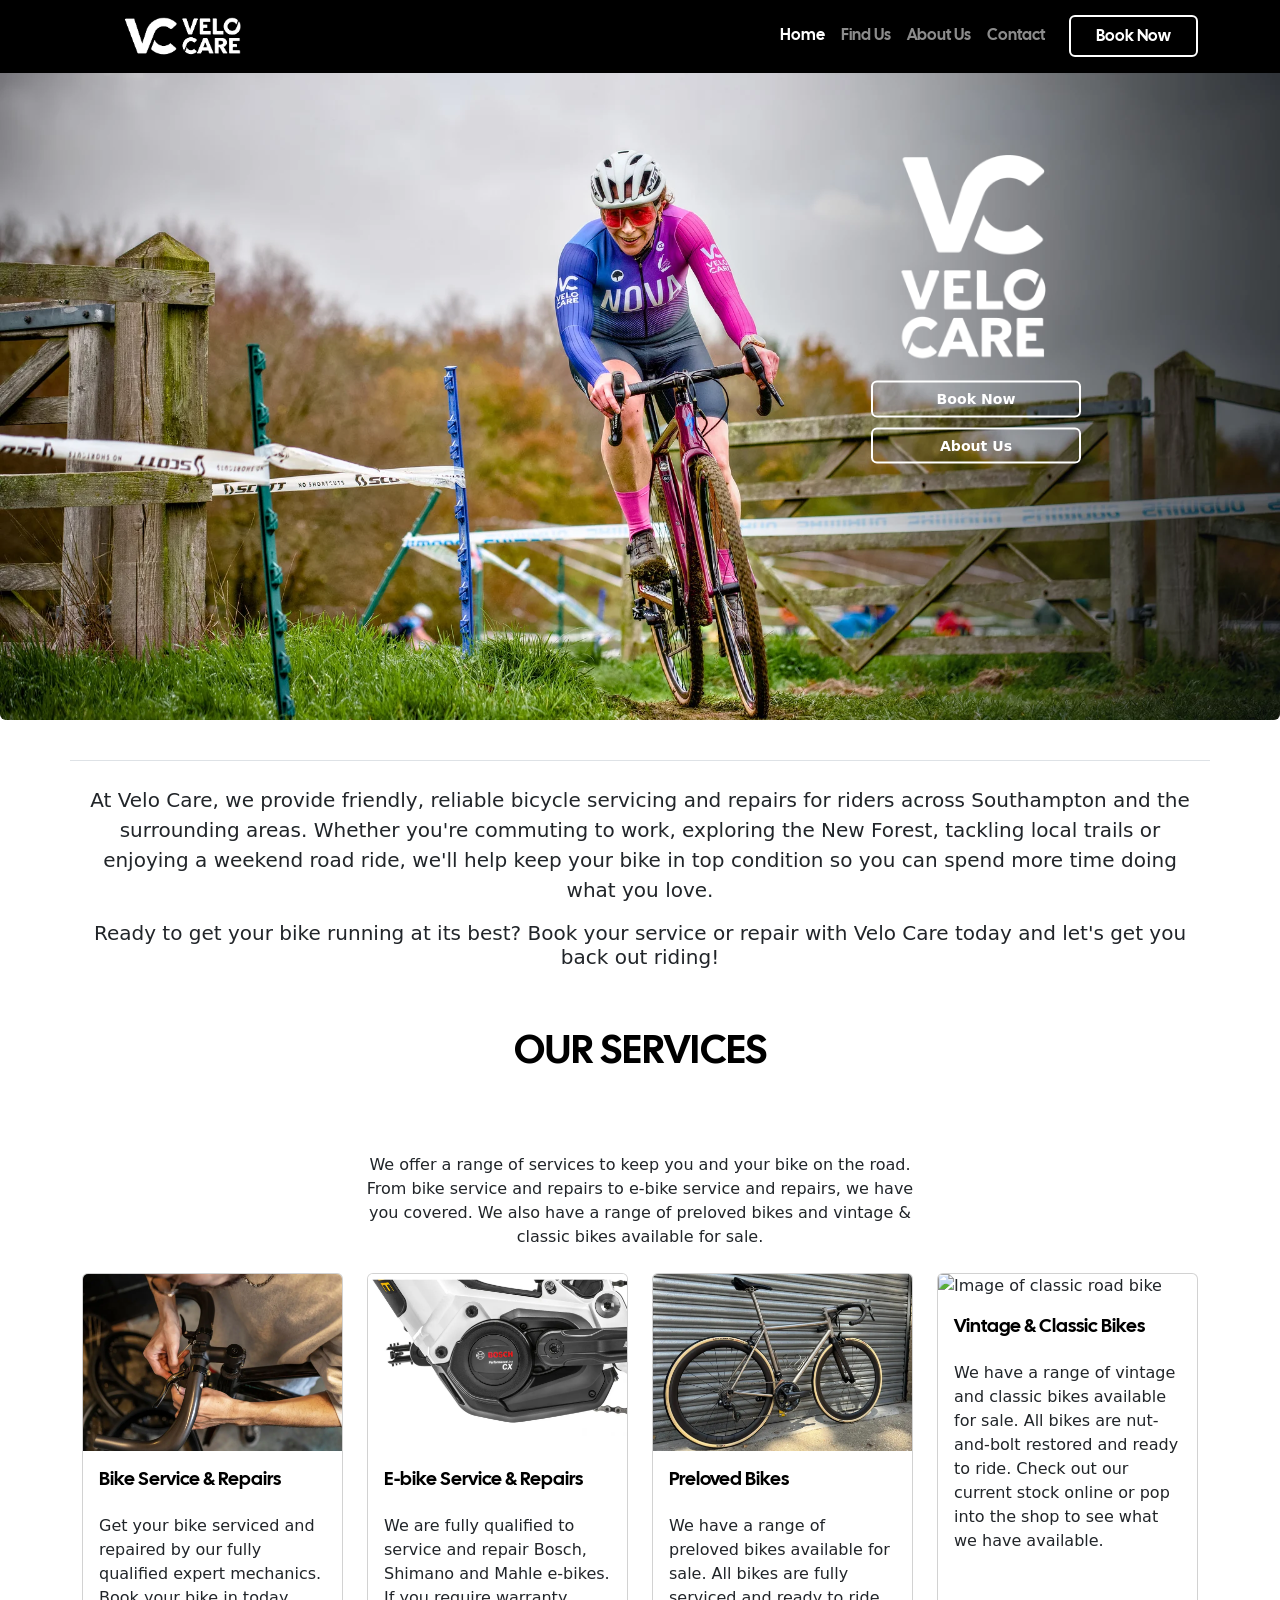
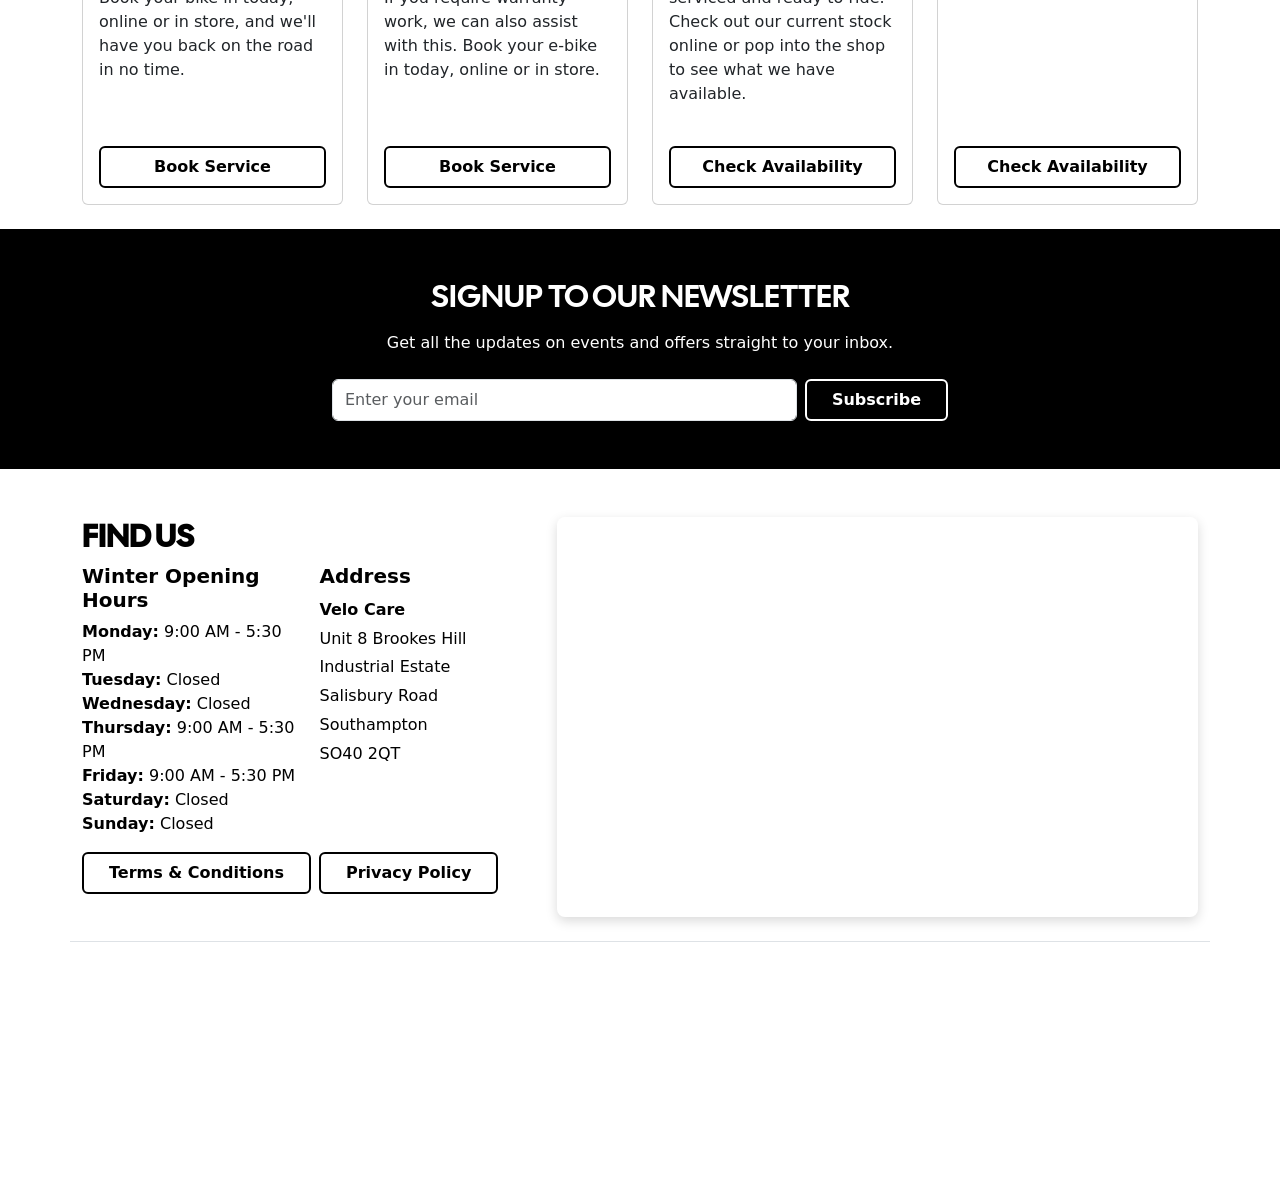
==== commit bcbf7e95: "Add index detail" ====
--- a/index.html
+++ b/index.html
@@ -134,6 +134,22 @@
 
 <!-- Event Section -->
 <section id="our-events" class="container section border-top pt-4 mt-4">
+    <div class="row justify-content-center text-center mb-4">
+        <p class="lead">At Velo Care, we provide friendly, reliable bicycle servicing and repairs for riders across Southampton and the surrounding areas. Whether you're commuting to work, exploring the New Forest, tackling local trails or enjoying a weekend road ride, we'll help keep your bike in top condition so you can spend more time doing what you love.
+
+<div class="highlight-text mb-4">
+    <strong><h5>Ready to get your bike running at its best? Book your service or repair with Velo Care today and let's get you back out riding!</h5></strong>
+</div>
+    </div>
+        <div class="col-12 col-md-8 col-lg-6 text-center mx-auto mb-4">
+            <h2 class="display-6">Our Services</h2>
+            <p>
+                We offer a range of services to keep you and your bike on the
+                road. From bike service and repairs to e-bike service and
+                repairs, we have you covered. We also have a range of preloved
+                bikes and vintage &amp; classic bikes available for sale.
+            </p>
+        </div>
     <div class="row">
 
         <!-- Bike Service & Repairs -->
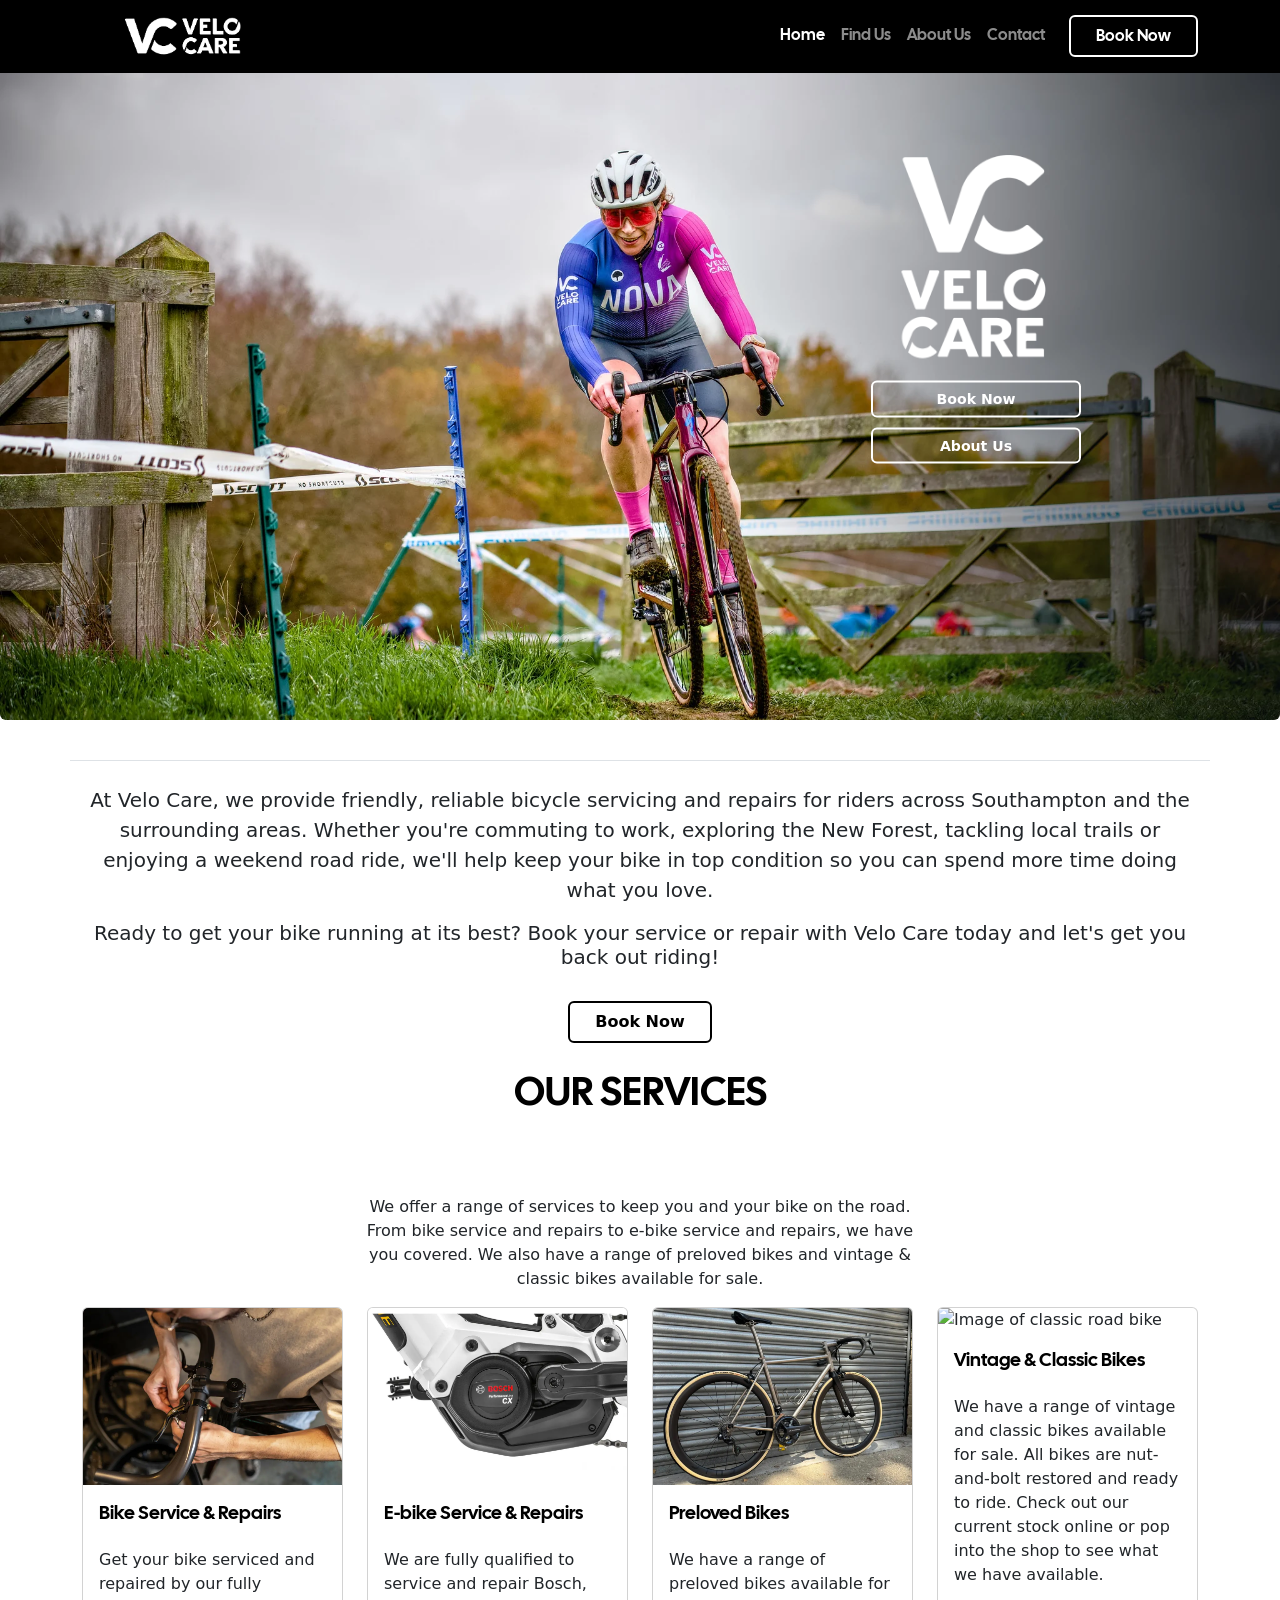
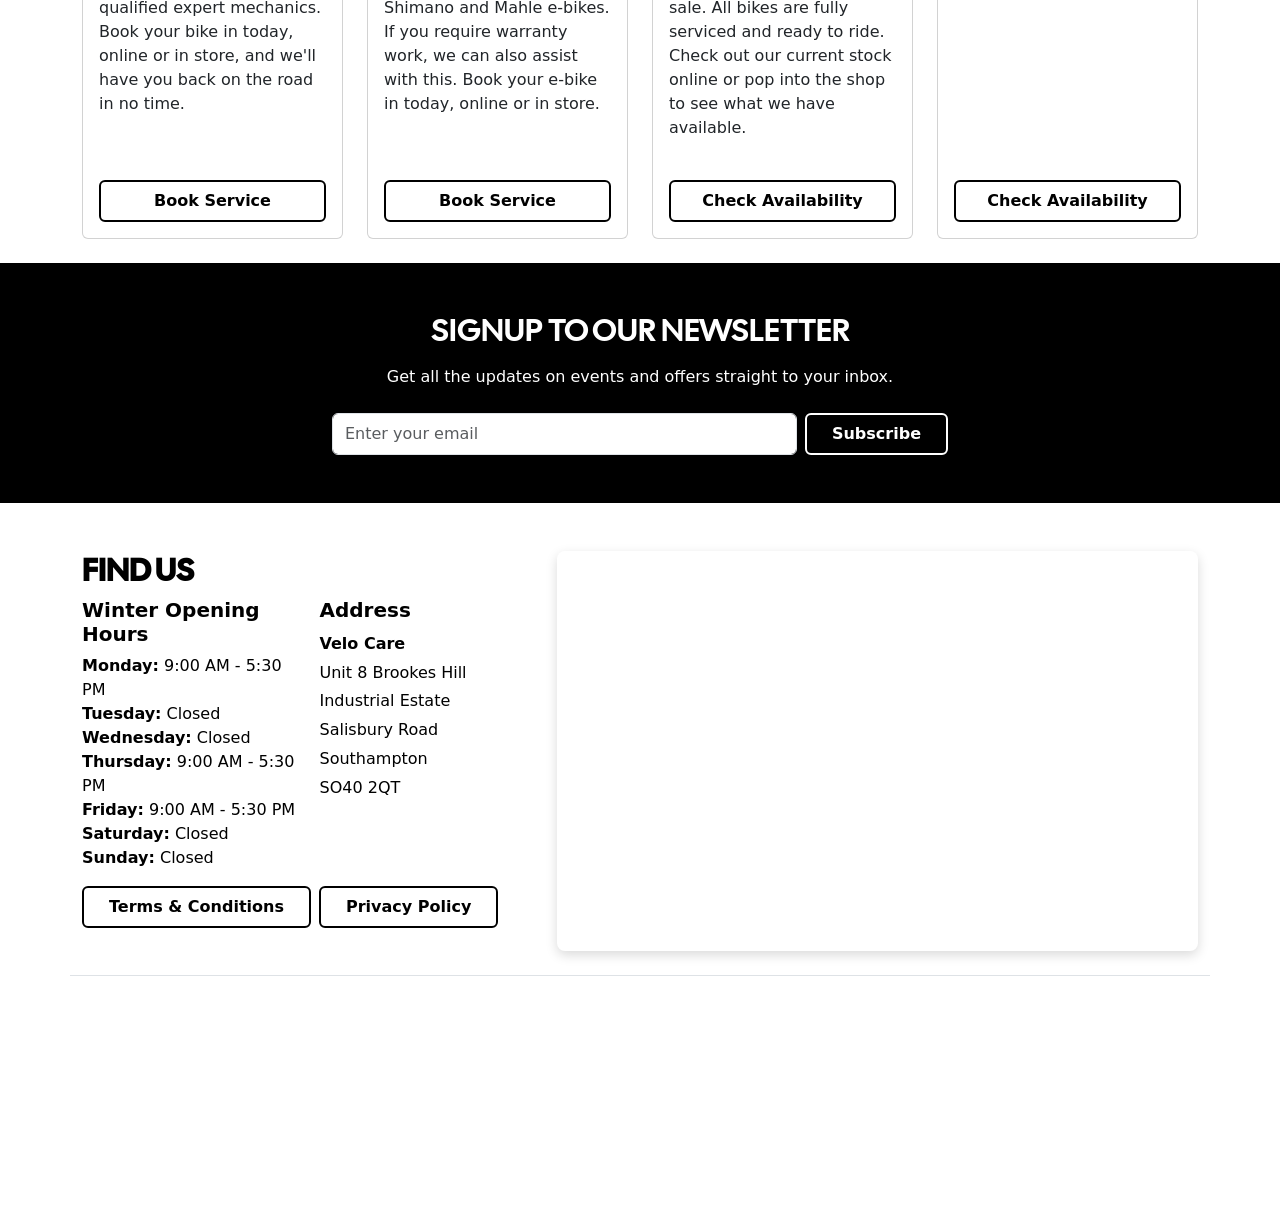
==== commit d87da5f6: "Add desc button" ====
--- a/index.html
+++ b/index.html
@@ -140,8 +140,11 @@
 <div class="highlight-text mb-4">
     <strong><h5>Ready to get your bike running at its best? Book your service or repair with Velo Care today and let's get you back out riding!</h5></strong>
 </div>
+<div class="hero-buttons">
+                <a href="booking.html" class="btn custom-button-outline-footer mt-auto">Book Now</a>
+            </div>
     </div>
-        <div class="col-12 col-md-8 col-lg-6 text-center mx-auto mb-4">
+        <div class="col-12 col-md-8 col-lg-6 text-center mx-auto mb-2">
             <h2 class="display-6">Our Services</h2>
             <p>
                 We offer a range of services to keep you and your bike on the
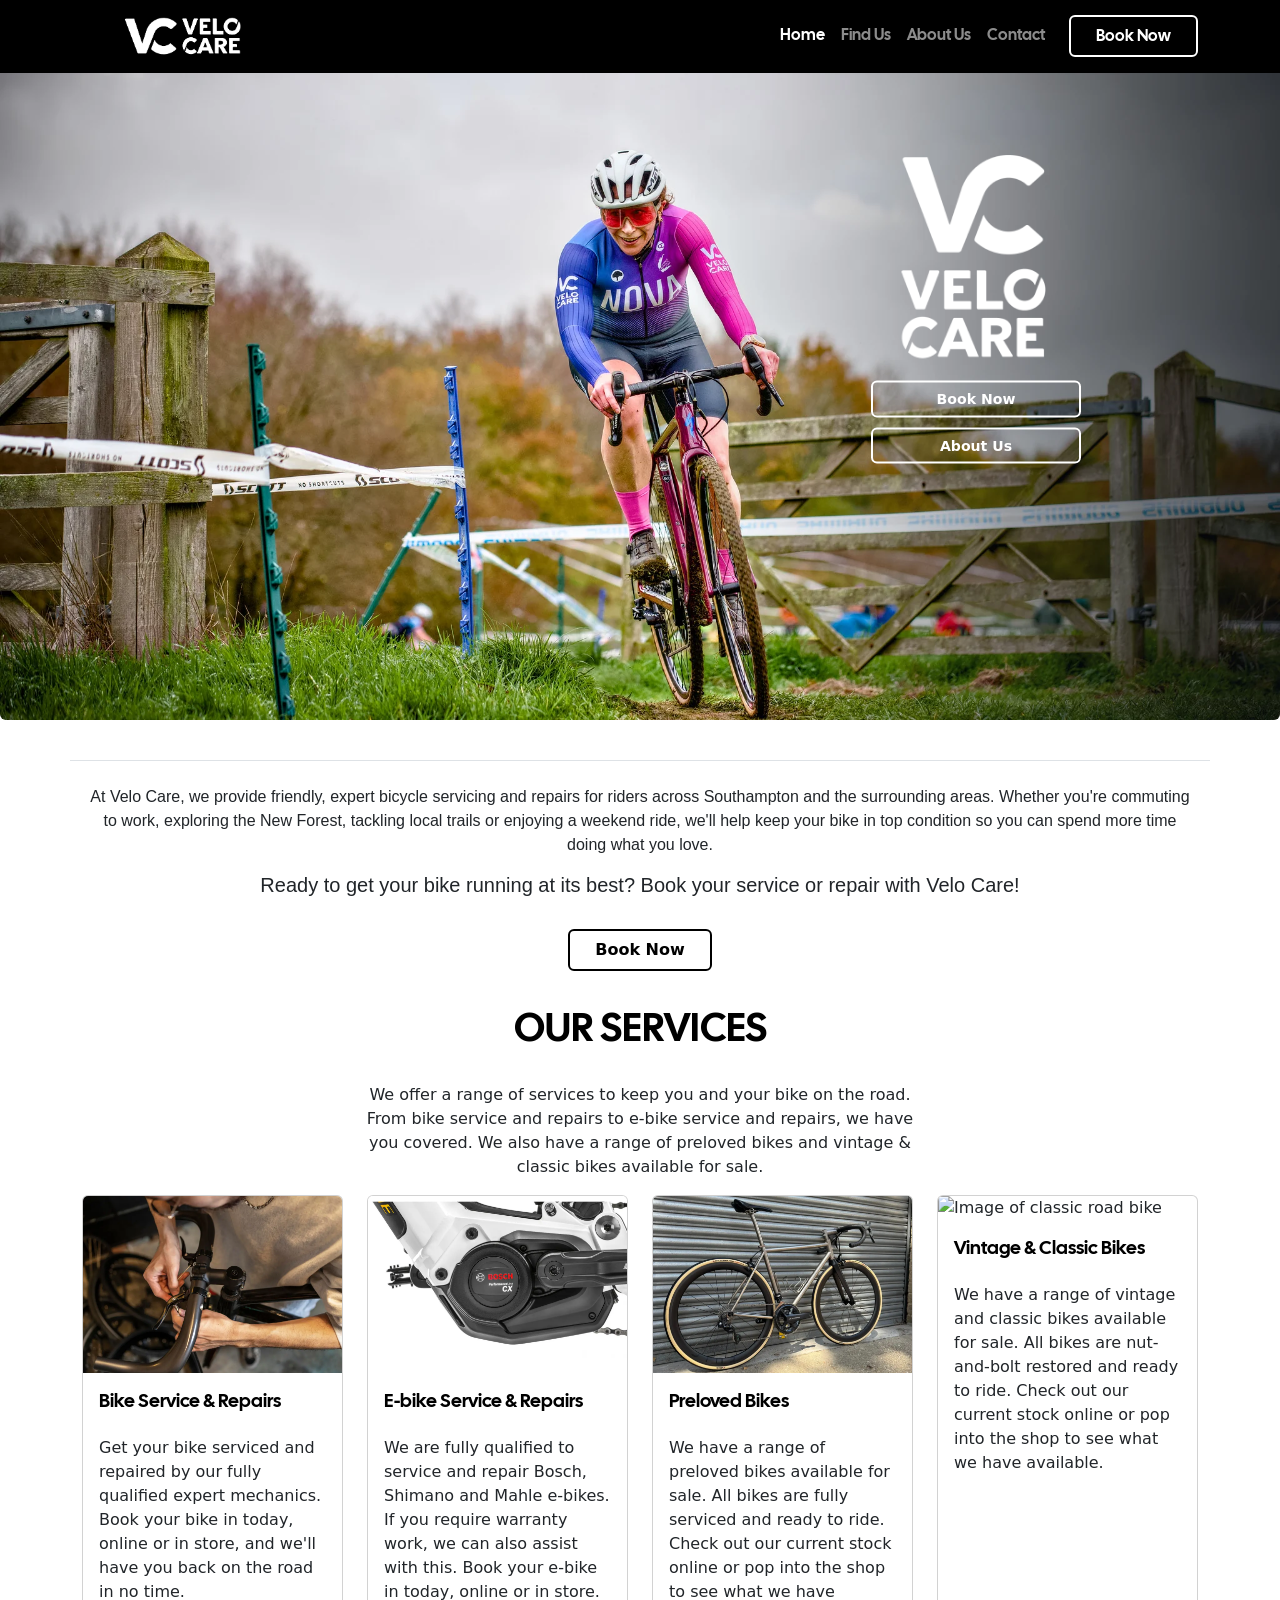
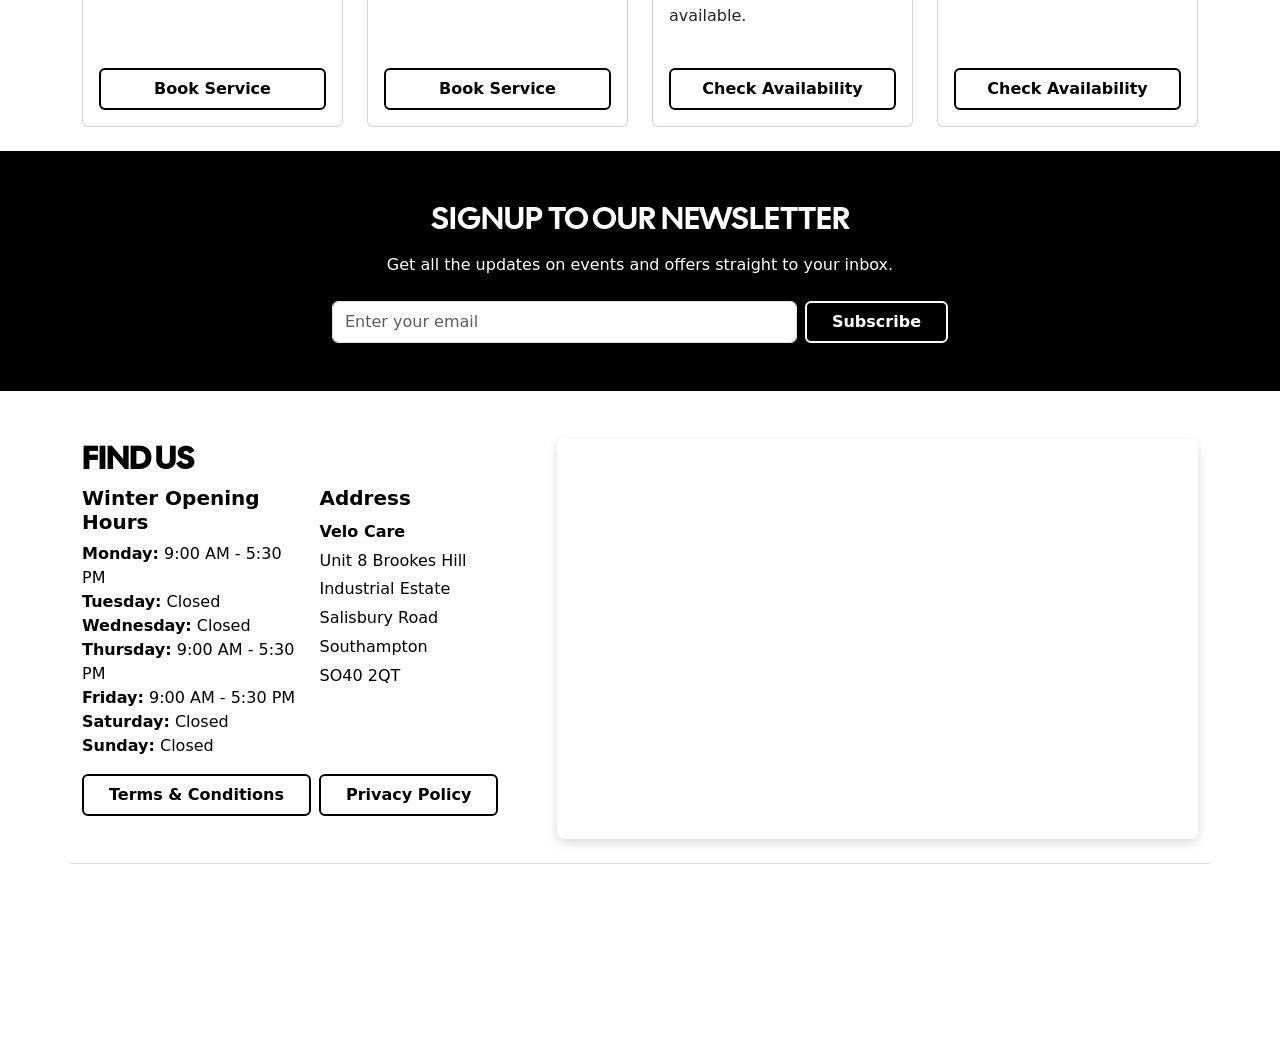
==== commit 9e1cd04c: "lead and highlight specificity" ====
--- a/index.html
+++ b/index.html
@@ -135,10 +135,10 @@
 <!-- Event Section -->
 <section id="our-events" class="container section border-top pt-4 mt-4">
     <div class="row justify-content-center text-center mb-4">
-        <p class="lead">At Velo Care, we provide friendly, reliable bicycle servicing and repairs for riders across Southampton and the surrounding areas. Whether you're commuting to work, exploring the New Forest, tackling local trails or enjoying a weekend road ride, we'll help keep your bike in top condition so you can spend more time doing what you love.
+        <p class="lead">At Velo Care, we provide friendly, expert bicycle servicing and repairs for riders across Southampton and the surrounding areas. Whether you're commuting to work, exploring the New Forest, tackling local trails or enjoying a weekend ride, we'll help keep your bike in top condition so you can spend more time doing what you love.
 
 <div class="highlight-text mb-4">
-    <strong><h5>Ready to get your bike running at its best? Book your service or repair with Velo Care today and let's get you back out riding!</h5></strong>
+    <strong><h5>Ready to get your bike running at its best? Book your service or repair with Velo Care!</h5></strong>
 </div>
 <div class="hero-buttons">
                 <a href="booking.html" class="btn custom-button-outline-footer mt-auto">Book Now</a>
--- a/assets/css/style.css
+++ b/assets/css/style.css
@@ -26,6 +26,17 @@
 
 body {
     font-family: var(--primary-font);
+    font-size: 1rem;
+}
+
+.lead {
+    font-family: var(--primary-font) !important;
+    font-size: var(--bs-body-font-size) !important;
+}
+
+.highlight-text {
+    font-family: var(--primary-font) !important;
+    font-size: var(--bs-body-font-size) !important;
 }
 
 body h1,
@@ -49,7 +60,8 @@
 }
 
 .display-6 {
-    margin-bottom: 5rem;
+    margin-bottom: 2rem;
+    margin-top: 2rem;
 }
 
 
